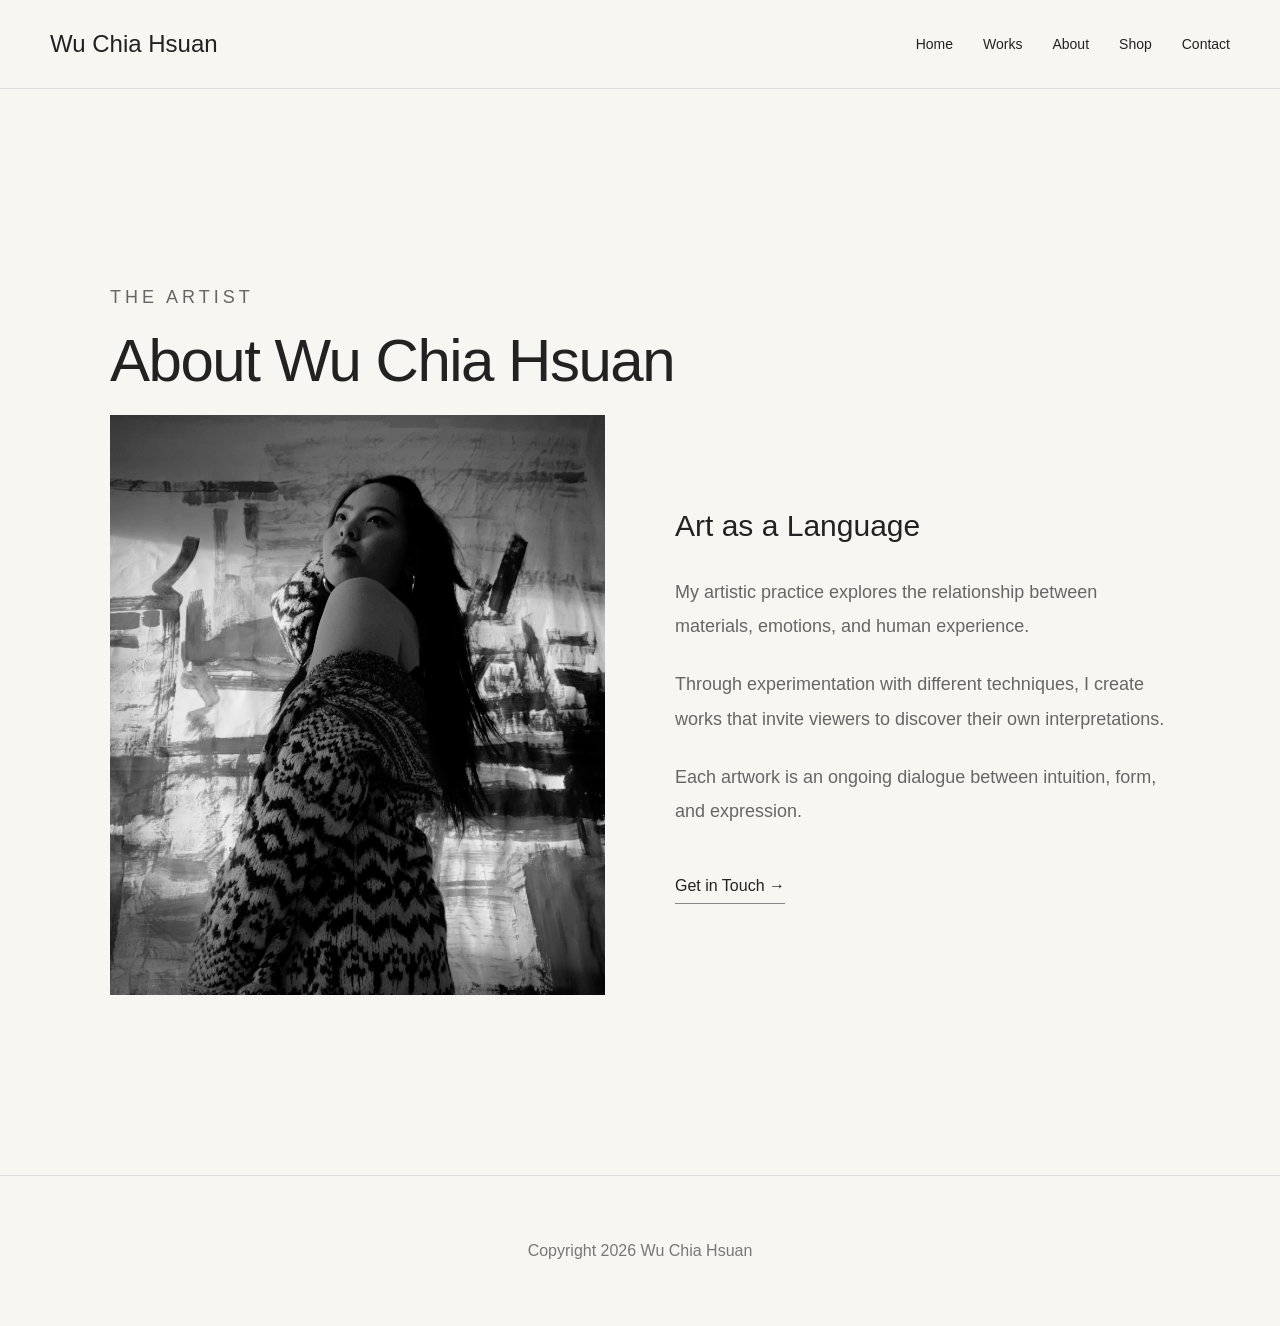
==== about.html @ 56d16dfe "Add grayscale About page and update navigation" ====
<!DOCTYPE html>
<html lang="en">

<head>
    <meta charset="UTF-8">
    <meta name="viewport" content="width=device-width, initial-scale=1.0">

    <title>About | Wu Chia Hsuan</title>

    <link rel="stylesheet" href="style.css">
</head>

<body>

    <header>
        <h1>Wu Chia Hsuan</h1>

        <nav>
            <a href="index.html">Home</a>
            <a href="index.html#gallery">Works</a>
            <a href="about.html">About</a>
            <a href="#">Shop</a>
            <a href="contact.html">Contact</a>
        </nav>
    </header>

    <main>

        <section class="about-page">

            <p class="about-label">THE ARTIST</p>

            <h2>About Wu Chia Hsuan</h2>

            <div class="about-layout">

               <div class="about-image">
    <img src="images/artist-portrait.jpg" alt="Artist portrait">
</div>

                <div class="about-text">

                    <h3>Art as a Language</h3>

                    <p>
                        My artistic practice explores the relationship
                        between materials, emotions, and human experience.
                    </p>

                    <p>
                        Through experimentation with different techniques,
                        I create works that invite viewers to discover
                        their own interpretations.
                    </p>

                    <p>
                        Each artwork is an ongoing dialogue between
                        intuition, form, and expression.
                    </p>

                    <a class="about-contact-link" href="contact.html">
                        Get in Touch →
                    </a>

                </div>

            </div>

        </section>

    </main>

    <footer>
        <p>Copyright 2026 Wu Chia Hsuan</p>
    </footer>

</body>

</html>
---- style.css ----
* {
    box-sizing: border-box;
}

body {
    margin: 0;
    background: #f7f6f2;
    color: #222;
    font-family: Arial, Helvetica, sans-serif;
}


/* Header */

header {
    display: flex;
    justify-content: space-between;
    align-items: center;

    padding: 30px 50px;

    border-bottom: 1px solid #ddd;
}

header h1 {
    margin: 0;
    font-size: 24px;
    font-weight: normal;
}


/* Navigation */

nav {
    display: flex;
    gap: 30px;
}

nav a {
    color: #222;
    text-decoration: none;
    font-size: 14px;
}

nav a:hover {
    text-decoration: underline;
}


/* Main */

main {
    max-width: 1200px;
    margin: 0 auto;
    padding: 100px 50px;
}


/* Hero */

main > section:first-child {
    text-align: center;
    padding: 80px 20px;
}

main > section:first-child h2 {
    font-size: 60px;
    font-weight: normal;
    margin-bottom: 20px;
}

main > section:first-child p {
    font-size: 18px;
    color: #666;
}


/* Button */

button {
    margin-top: 25px;
    padding: 14px 28px;

    border: 1px solid #222;
    background: transparent;

    cursor: pointer;
}

button:hover {
    background: #222;
    color: white;
}


/* Works */

main > section:nth-child(2) {
    margin-top: 80px;
}

main > section:nth-child(2) h2 {
    font-size: 32px;
    font-weight: normal;
}

main > section:nth-child(2) img {
    display: block;

    width: 100%;
    max-width: 600px;
    height: auto;

    margin-top: 40px;
}


/* Artwork information */

main > section:nth-child(2) h3 {
    font-size: 22px;
    font-weight: normal;
    margin-top: 25px;
}

main > section:nth-child(2) p {
    color: #666;
}


/* Footer */

footer {
    padding: 50px;

    border-top: 1px solid #ddd;

    text-align: center;

    color: #777;
}
/* Gallery */

#gallery {
    display: grid;

    grid-template-columns: repeat(3, 1fr);

    gap: 40px;

    margin-top: 40px;
}


/* Artwork cards */

#gallery > div {
    width: 100%;
}

#gallery img {
    width: 100%;
    height: 400px;

    object-fit: cover;

    margin: 0;
}

#gallery h3 {
    margin-top: 18px;
    margin-bottom: 8px;
}

#gallery p {
    margin: 5px 0;
}
/* Responsive Design */

@media (max-width: 900px) {

    #gallery {
        grid-template-columns: repeat(2, 1fr);
    }

}


@media (max-width: 600px) {

    header {
        flex-direction: column;
        gap: 20px;
    }

    nav {
        gap: 15px;
        flex-wrap: wrap;
        justify-content: center;
    }

    main {
        padding: 60px 20px;
    }

    main > section:first-child h2 {
        font-size: 40px;
    }

    #gallery {
        grid-template-columns: 1fr;
    }

}
/* Artwork Detail Page */

.artwork-detail {
    display: grid;
    grid-template-columns: 2fr 1fr;
    gap: 70px;
    align-items: start;
}

.artwork-detail img {
    width: 100%;
    height: auto;
    display: block;
}

.artwork-info {
    padding-top: 20px;
}

.artwork-info h2 {
    font-size: 36px;
    font-weight: normal;
    margin-top: 0;
    margin-bottom: 30px;
}

.artwork-info h3 {
    font-size: 24px;
    font-weight: normal;
    margin-top: 30px;
}

.artwork-info p {
    color: #666;
    line-height: 1.6;
}

.artwork-info button {
    margin-top: 30px;
}


/* Artwork Detail - Mobile */

@media (max-width: 700px) {

    .artwork-detail {
        grid-template-columns: 1fr;
        gap: 30px;
    }

    .artwork-info {
        padding-top: 0;
    }

}
/* Contact Page */

.contact {
    max-width: 700px;
    margin: 0 auto;
}

.contact h2 {
    font-size: 40px;
    font-weight: normal;
    margin-bottom: 20px;
}

.contact form {
    display: flex;
    flex-direction: column;
    margin-top: 40px;
}

.contact label {
    margin-top: 20px;
    margin-bottom: 8px;
}

.contact input,
.contact textarea {
    width: 100%;
    padding: 14px;

    border: 1px solid #ccc;
    background: transparent;

    font-family: inherit;
    font-size: 16px;
}

.contact textarea {
    min-height: 160px;
    resize: vertical;
}

.contact button {
    align-self: flex-start;
}

.privacy-consent {
    display: flex;
    align-items: flex-start;
    gap: 10px;
    margin-top: 25px;
    line-height: 1.5;
}

.privacy-consent input {
    width: auto;
    margin-top: 4px;
}
/* About Page - Grayscale Style */

.about-page {
    background: #f7f6f2;
    color: #222;
}

.about-label {
    color: #888;
    letter-spacing: 4px;
    font-size: 12px;
}

/* About Page - Artist Portrait */

.about-image img {
    width: 100%;
    height: 580px;

    object-fit: cover;
    object-position: center;

    display: block;

    filter: grayscale(100%);
    transition: filter 0.6s ease;
}

.about-image img:hover {
    filter: grayscale(0%);
}

.about-image img:hover {
    filter: grayscale(0%);
}
/* About Page Layout */

.about-page {
    text-align: left;
    padding: 20px 0;
}

.about-page h2 {
    font-size: 52px;
    font-weight: normal;
    margin-top: 15px;
    margin-bottom: 70px;
    letter-spacing: -1px;
}

.about-layout {
    display: grid;
    grid-template-columns: 1fr 1fr;
    gap: 70px;
    align-items: center;
}

/* Artist Portrait Placeholder */

.about-image-placeholder {
    background: #e8e8e6;
    color: #888;

    min-height: 500px;

    display: flex;
    justify-content: center;
    align-items: center;

    font-size: 14px;
    letter-spacing: 2px;
}

/* About Text */

.about-text h3 {
    font-size: 32px;
    font-weight: normal;
    margin-bottom: 30px;
}

.about-text p {
    color: #666;
    font-size: 16px;
    line-height: 1.9;
    margin-bottom: 24px;
}

.about-contact-link {
    display: inline-block;
    margin-top: 25px;

    color: #222;
    text-decoration: none;

    border-bottom: 1px solid #888;
    padding-bottom: 8px;
}

.about-contact-link:hover {
    color: #888;
}

/* About Page - Mobile */

@media (max-width: 700px) {

    .about-page h2 {
        font-size: 36px;
        margin-bottom: 40px;
    }

    .about-layout {
        grid-template-columns: 1fr;
        gap: 35px;
    }

    .about-image-placeholder {
        min-height: 350px;
    }

    .about-text h3 {
        font-size: 26px;
    }

}
/* About Portrait - Mobile */

@media (max-width: 700px) {

    .about-image img {
        height: 420px;
    }

}
/* About Page - Editorial Typography */

.about-page {
    text-align: left;
}

.about-page h2 {
    text-align: left;
    font-size: 48px;
    letter-spacing: -1.5px;
    line-height: 1.15;
}

.about-label {
    text-align: left;
    font-size: 12px;
    letter-spacing: 4px;
    color: #888;
}

.about-text {
    text-align: left;
}

.about-text h3 {
    font-size: 30px;
    line-height: 1.3;
    margin-top: 0;
}

.about-text p {
    font-size: 16px;
    line-height: 1.9;
    color: #666;
}

/* About Typography - Mobile */

@media (max-width: 700px) {
    .about-page h2 {
        font-size: 36px;
    }

    .about-text h3 {
        font-size: 26px;
    }
}
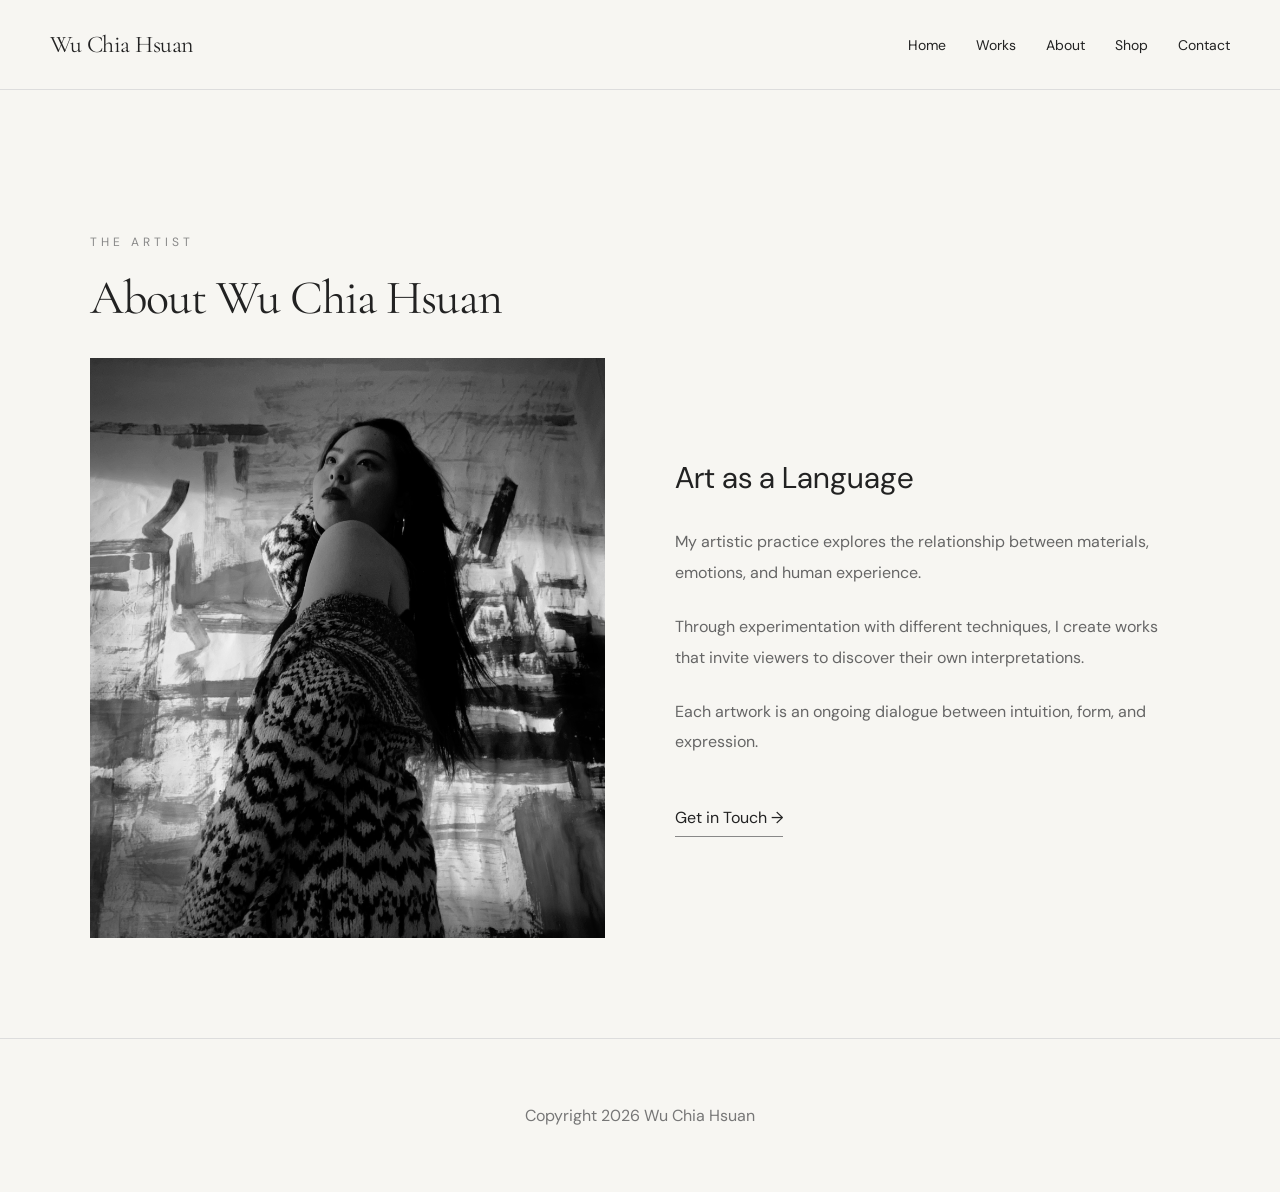
==== commit a129ff43: "Add scroll animations and mobile artwork effects" ====
--- a/about.html
+++ b/about.html
@@ -17,9 +17,9 @@
 
         <nav>
             <a href="index.html">Home</a>
-            <a href="index.html#gallery">Works</a>
+            <a href="works.html">Works</a>
             <a href="about.html">About</a>
-            <a href="#">Shop</a>
+            <a href="shop.html">Shop</a>
             <a href="contact.html">Contact</a>
         </nav>
     </header>
@@ -73,7 +73,60 @@
     <footer>
         <p>Copyright 2026 Wu Chia Hsuan</p>
     </footer>
+<script>
+document.addEventListener("DOMContentLoaded", function () {
+   const aboutTitle = document.querySelector(".about-page > h2");
 
+if (aboutTitle) {
+    const titleObserver = new IntersectionObserver((entries) => {
+        entries.forEach((entry) => {
+            if (entry.isIntersecting) {
+                entry.target.classList.add("is-visible");
+                titleObserver.unobserve(entry.target);
+            }
+        });
+    }, {
+        threshold: 0.2
+    });
+
+    titleObserver.observe(aboutTitle);
+}
+    const aboutText = document.querySelector(".about-text");
+
+    if (!aboutText) return;
+
+    const observer = new IntersectionObserver((entries) => {
+        entries.forEach((entry) => {
+            if (entry.isIntersecting) {
+                entry.target.classList.add("is-visible");
+                observer.unobserve(entry.target);
+            }
+        });
+    }, {
+        threshold: 0.2
+    });
+
+    observer.observe(aboutText);
+    // About Portrait - Mobile Scroll Color
+const aboutImage = document.querySelector(".about-image img");
+
+if (aboutImage) {
+    const imageObserver = new IntersectionObserver((entries) => {
+        entries.forEach((entry) => {
+            if (entry.isIntersecting) {
+    entry.target.parentElement.classList.add("is-color");
+} else {
+    entry.target.parentElement.classList.remove("is-color");
+}
+        });
+    }, {
+        threshold: 0.3
+    });
+
+    imageObserver.observe(aboutImage);
+}
+});
+</script>
 </body>
 
 </html>
--- a/style.css
+++ b/style.css
@@ -1,3 +1,4 @@
+@import url('https://fonts.googleapis.com/css2?family=Cormorant+Garamond:wght@400;500;600&family=DM+Sans:wght@400;500;600&display=swap');
 * {
     box-sizing: border-box;
 }
@@ -52,24 +53,24 @@
 main {
     max-width: 1200px;
     margin: 0 auto;
-    padding: 100px 50px;
+    padding: 64px 50px 100px;
 }
 
 
 /* Hero */
 
-main > section:first-child {
+main > section.hero {
     text-align: center;
     padding: 80px 20px;
 }
 
-main > section:first-child h2 {
+main > section.hero h2 {
     font-size: 60px;
     font-weight: normal;
     margin-bottom: 20px;
 }
 
-main > section:first-child p {
+main > section.hero p {
     font-size: 18px;
     color: #666;
 }
@@ -271,8 +272,9 @@
 /* Contact Page */
 
 .contact {
-    max-width: 700px;
-    margin: 0 auto;
+    width: 100%;
+    max-width: none;
+    margin: 0;
 }
 
 .contact h2 {
@@ -330,6 +332,7 @@
 .about-page {
     background: #f7f6f2;
     color: #222;
+    padding: 0;
 }
 
 .about-label {
@@ -364,14 +367,14 @@
 
 .about-page {
     text-align: left;
-    padding: 20px 0;
+    padding: 0;
 }
 
 .about-page h2 {
     font-size: 52px;
     font-weight: normal;
     margin-top: 15px;
-    margin-bottom: 70px;
+    margin-bottom: 48px;
     letter-spacing: -1px;
 }
 
@@ -506,4 +509,529 @@
     .about-text h3 {
         font-size: 26px;
     }
+}
+/* Shop Page - Grayscale Style */
+
+main > section.shop-page {
+    text-align: left;
+    padding: 60px 20px 100px;
+    background: #f7f6f2;
+    color: #222;
+}
+
+.shop-label {
+    color: #888;
+    font-size: 12px;
+    letter-spacing: 4px;
+    margin-bottom: 15px;
+}
+
+main > section.shop-page h2 {
+    font-size: 52px;
+    font-weight: normal;
+    letter-spacing: -1px;
+    margin-bottom: 25px;
+}
+
+.shop-intro {
+    color: #666;
+    font-size: 16px;
+    line-height: 1.8;
+    margin-bottom: 60px;
+}
+
+/* Shop Product Grid */
+
+.shop-grid {
+    display: grid;
+    grid-template-columns: repeat(3, 1fr);
+    gap: 30px;
+}
+
+.shop-item {
+    text-align: left;
+}
+
+.shop-placeholder {
+    background: #e8e8e6;
+    color: #888;
+    aspect-ratio: 4 / 5;
+
+    display: flex;
+    justify-content: center;
+    align-items: center;
+
+    font-size: 13px;
+    letter-spacing: 2px;
+}
+
+.shop-item h3 {
+    font-size: 20px;
+    font-weight: normal;
+    margin-top: 20px;
+    margin-bottom: 8px;
+}
+
+.shop-item p {
+    color: #888;
+    font-size: 14px;
+}
+
+/* Shop Page - Mobile */
+
+@media (max-width: 700px) {
+    main > section.shop-page {
+        padding: 40px 20px 70px;
+    }
+
+    main > section.shop-page h2 {
+        font-size: 36px;
+    }
+
+    .shop-grid {
+        grid-template-columns: 1fr;
+        gap: 40px;
+    }
+}
+/* Mobile Homepage */
+
+@media (max-width: 700px) {
+
+    main > section:first-child h2 {
+        font-size: 36px;
+        line-height: 1.2;
+    }
+
+}
+/* Mobile Homepage */
+
+@media (max-width: 700px) {
+
+    main > section:first-child h2 {
+        font-size: 36px;
+        line-height: 1.2;
+    }
+
+}
+/* Mobile - Main Spacing */
+
+@media (max-width: 700px) {
+
+    main {
+        padding: 30px 20px;
+    }
+
+}
+/* Homepage Hero - Mobile */
+
+@media (max-width: 700px) {
+    main > section.hero {
+        padding: 30px 10px 50px;
+        min-height: 0;
+        height: auto;
+    }
+}
+/* Works Page - Grayscale Portfolio */
+
+main > section.works-page {
+    text-align: left;
+    padding: 30px 0 80px;
+    color: #222;
+}
+
+.works-label {
+    color: #888;
+    font-size: 12px;
+    letter-spacing: 4px;
+    margin-bottom: 15px;
+}
+
+main > section.works-page h2 {
+    font-size: 52px;
+    font-weight: normal;
+    letter-spacing: -1px;
+    line-height: 1.2;
+    margin-bottom: 25px;
+}
+
+.works-intro {
+    color: #666;
+    font-size: 16px;
+    line-height: 1.8;
+    margin-bottom: 60px;
+}
+
+/* Works Artwork Cards */
+
+#works-grid {
+    display: grid;
+    grid-template-columns: repeat(3, minmax(0, 1fr));
+    gap: 40px 30px;
+}
+
+#works-grid .artwork-card {
+    min-width: 0;
+}
+
+#works-grid .artwork-card img {
+    width: 100%;
+    aspect-ratio: 4 / 5;
+    object-fit: contain;
+    display: block;
+    background: #f0efed;
+    filter: grayscale(100%);
+    transition: filter 0.5s ease;
+}
+
+#works-grid .artwork-card img:hover {
+    filter: grayscale(0%);
+}
+
+#works-grid .artwork-card a {
+    color: #222;
+    text-decoration: none;
+}
+
+#works-grid .artwork-card h3 {
+    font-size: 20px;
+    font-weight: normal;
+    margin: 18px 0 12px;
+}
+
+#works-grid .artwork-card p {
+    color: #777;
+    font-size: 14px;
+    line-height: 1.6;
+    margin: 4px 0;
+}
+
+/* Works Page - Mobile */
+
+@media (max-width: 700px) {
+    main > section.works-page {
+        padding: 20px 0 50px;
+    }
+
+    main > section.works-page h2 {
+        font-size: 36px;
+    }
+
+    #works-grid {
+        grid-template-columns: 1fr;
+        gap: 45px;
+    }
+}
+/* Homepage - Featured Gallery */
+
+.featured-gallery {
+    padding: 70px 0 100px;
+    text-align: left;
+}
+
+.featured-gallery > h2 {
+    font-size: 44px;
+    font-weight: normal;
+    letter-spacing: -1px;
+    margin-bottom: 15px;
+}
+
+.featured-gallery > p {
+    color: #777;
+    font-size: 16px;
+    margin-bottom: 50px;
+}
+
+/* Featured Artwork */
+
+.featured-gallery #gallery {
+    display: grid;
+    grid-template-columns: minmax(0, 1fr);
+    gap: 110px;
+    max-width: 850px;
+    margin: 0 auto;
+}
+
+.featured-gallery #gallery img {
+    width: 100%;
+    max-height: 650px;
+    object-fit: contain;
+    display: block;
+    background: #f0efed;
+}
+
+.featured-gallery #gallery a {
+    color: #222;
+    text-decoration: none;
+}
+
+.featured-gallery #gallery h3 {
+    font-size: 24px;
+    font-weight: normal;
+    margin-top: 22px;
+}
+
+/* Featured Gallery - Mobile */
+
+@media (max-width: 700px) {
+    .featured-gallery {
+        padding: 40px 0 60px;
+    }
+
+    .featured-gallery > h2 {
+        font-size: 34px;
+    }
+
+    .featured-gallery #gallery {
+        gap: 45px;
+    }
+
+    .featured-gallery #gallery h3 {
+        font-size: 20px;
+    }
+}
+/* Homepage - View All Works Link */
+
+.featured-gallery .view-all-works {
+    display: table;
+    margin: 60px auto 0;
+    padding-bottom: 8px;
+
+    color: #222;
+    font-size: 15px;
+    letter-spacing: 1px;
+    text-decoration: none;
+    border-bottom: 1px solid #888;
+
+    transition: color 0.3s ease;
+}
+
+.featured-gallery .view-all-works:hover {
+    color: #888;
+}
+/* Art Book Typography */
+header h1,
+main h2 {
+    font-family: "Cormorant Garamond", Georgia, serif;
+    font-weight: 400;
+    letter-spacing: -0.02em;
+}
+/* Global Body Typography */
+body {
+    font-family: "DM Sans", "Helvetica Neue", sans-serif;
+}
+/* Interior Page Heading Layout */
+.works-page,
+.about-page,
+.shop-page {
+    text-align: left;
+}
+
+.works-page h2,
+.about-page h2,
+.shop-page h2 {
+    font-size: clamp(42px, 6vw, 68px);
+    line-height: 1.1;
+    margin-top: 20px;
+    margin-bottom: 30px;
+}
+/* Shared Page Alignment */
+
+main > section.works-page,
+main > section.about-page,
+main > section.shop-page,
+main > section.contact {
+    padding-top: 80px;
+     padding-left: 0;
+    padding-right: 0;
+}
+/* Shared Page Content Alignment */
+
+main > section.works-page > :first-child,
+main > section.about-page > :first-child,
+main > section.shop-page > :first-child,
+main > section.contact > :first-child {
+    margin-top: 0;
+}
+/* Shared Page Title Style */
+
+main > section.works-page > h2,
+main > section.about-page > h2,
+main > section.shop-page > h2,
+main > section.contact > h2 {
+    font-size: 48px;
+    font-weight: normal;
+    line-height: 1.2;
+    letter-spacing: -1px;
+    text-align: left;
+}
+/* Homepage Hero - Artistic Entrance Animation */
+
+@keyframes heroFadeIn {
+    from {
+        opacity: 0;
+        transform: translateY(25px);
+    }
+
+    to {
+        opacity: 1;
+        transform: translateY(0);
+    }
+}
+
+main > section.hero h2 {
+    animation: heroFadeIn 1.8s ease-out both;
+}
+
+main > section.hero p {
+    animation: heroFadeIn 1.8s ease-out 0.4s both;
+}
+
+main > section.hero button {
+    animation: heroFadeIn 1.8s ease-out 0.8s both;
+}
+
+@media (prefers-reduced-motion: reduce) {
+    main > section.hero h2,
+    main > section.hero p,
+    main > section.hero button {
+        animation: none;
+    }
+}
+/* Homepage Hero Title */
+
+main > section.hero h2 {
+    font-size: clamp(52px, 6vw, 80px);
+    line-height: 1.1;
+    font-weight: 400;
+    letter-spacing: -2px;
+}
+/* Gallery - Scroll Reveal Animation */
+
+@media (prefers-reduced-motion: no-preference) {
+    .featured-gallery .artwork-card {
+        opacity: 0;
+        transform: translateY(35px);
+        transition:
+            opacity 1.4s ease,
+            transform 1.4s ease;
+    }
+
+    .featured-gallery .artwork-card.is-visible {
+        opacity: 1;
+        transform: translateY(0);
+    }
+}
+/* Mobile Artwork - Grayscale to Color */
+
+@media (max-width: 700px) {
+    #works-grid .artwork-card img {
+        filter: grayscale(100%);
+        transition: filter 1.2s ease;
+    }
+
+    #works-grid .artwork-card.is-color img {
+        filter: grayscale(0%);
+    }
+}
+/* Home Gallery - Mobile Grayscale to Color */
+
+@media (max-width: 700px) {
+    .featured-gallery .artwork-card img {
+        filter: grayscale(100%);
+        transition: filter 0.5s ease;
+    }
+
+    .featured-gallery .artwork-card.is-color img {
+        filter: grayscale(0%) !important;
+    }
+}
+/* About Title - Scroll Reveal */
+
+@media (prefers-reduced-motion: no-preference) {
+    .about-page > h2 {
+        opacity: 0;
+        transform: translateY(30px);
+        transition: opacity 1s ease, transform 1s ease;
+    }
+
+    .about-page > h2.is-visible {
+        opacity: 1;
+        transform: translateY(0);
+    }
+}
+/* About Page - Text Scroll Reveal (Desktop) */
+
+@media (prefers-reduced-motion: no-preference) {
+    .about-text {
+        opacity: 0;
+        transform: translateY(30px);
+        transition: opacity 1s ease, transform 1s ease;
+    }
+
+    .about-text.is-visible {
+        opacity: 1;
+        transform: translateY(0);
+    }
+}
+
+/* About Portrait - Mobile Scroll Color */
+
+@media (max-width: 700px) {
+    .about-image img {
+        filter: grayscale(100%);
+        transition: filter 0.5s ease;
+    }
+
+    .about-image.is-color img {
+        filter: grayscale(0%) !important;
+    }
+}
+/* Works Page - Desktop Text Scroll Reveal */
+
+@media (prefers-reduced-motion: no-preference) {
+    .works-page > h2,
+.works-page > .works-intro {
+    opacity: 0;
+    transform: translateY(30px);
+    transition: opacity 1s ease, transform 1s ease;
+}
+
+    .works-page > h2.is-visible,
+    .works-page > .works-intro.is-visible {
+        opacity: 1;
+        transform: translateY(0);
+    }
+}
+/* Shop Page - Text Scroll Reveal */
+
+@media (prefers-reduced-motion: no-preference) {
+    .shop-page > .shop-label,
+    .shop-page > h2,
+    .shop-page > .shop-intro {
+        opacity: 0;
+        transform: translateY(30px);
+        transition: opacity 1s ease, transform 1s ease;
+    }
+
+    .shop-page > .shop-label.is-visible,
+    .shop-page > h2.is-visible,
+    .shop-page > .shop-intro.is-visible {
+        opacity: 1;
+        transform: translateY(0);
+    }
+}/* Contact Page - Text Scroll Reveal */
+
+@media (prefers-reduced-motion: no-preference) {
+    .contact > h2,
+    .contact > p {
+        opacity: 0;
+       transform: translateY(30px);
+        transition: opacity 1s ease, transform 1s ease;
+    }
+
+    .contact > h2.is-visible,
+    .contact > p.is-visible {
+        opacity: 1;
+        transform: translateY(0);
+    }
 }
